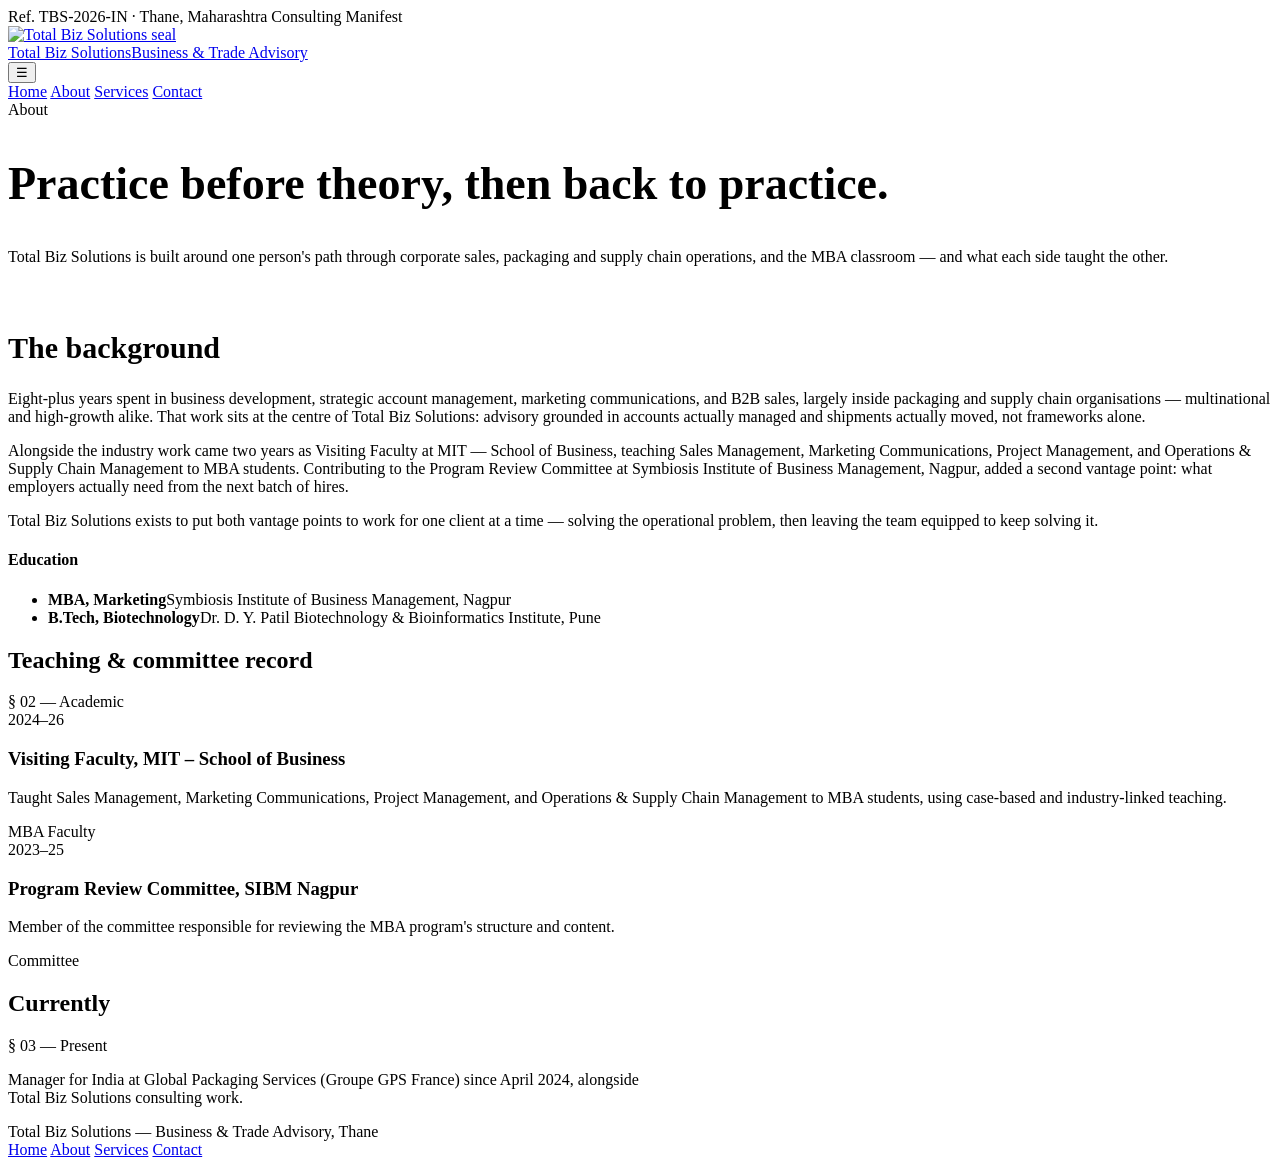
==== about.html @ babcb395 "Add files via upload document.addEventListener("DOMContentLoaded", function () {   var toggle = doc" ====
<!DOCTYPE html>
<html lang="en">
<head>
<meta charset="UTF-8">
<meta name="viewport" content="width=device-width, initial-scale=1.0">
<title>About — Total Biz Solutions</title>
<link rel="preconnect" href="https://fonts.googleapis.com">
<link href="https://fonts.googleapis.com/css2?family=Fraunces:wght@500;600;700&family=IBM+Plex+Sans:wght@400;500;600&family=IBM+Plex+Mono:wght@400;500&display=swap" rel="stylesheet">
<link rel="stylesheet" href="style.css">
</head>
<body>

<div class="manifest-bar">
  <div class="wrap">
    <span>Ref. TBS-2026-IN · Thane, Maharashtra</span>
    <span>Consulting Manifest</span>
  </div>
</div>

<header class="site-header">
  <div class="wrap">
    <a class="brand" href="index.html">
      <img class="seal-img" src="assets/logo-mark.svg" alt="Total Biz Solutions seal">
      <div class="brand-name">Total Biz Solutions<span>Business &amp; Trade Advisory</span></div>
    </a>
    <button class="nav-toggle" aria-label="Toggle navigation">☰</button>
    <nav class="main-nav">
      <a href="index.html">Home</a>
      <a href="about.html" class="active">About</a>
      <a href="services.html">Services</a>
      <a href="contact.html">Contact</a>
    </nav>
  </div>
</header>

<section class="hero" style="padding-bottom: 24px;">
  <div class="wrap">
    <div class="hero-eyebrow">About</div>
    <h1 style="font-size: clamp(30px, 4.4vw, 46px);">Practice before theory, then back to practice.</h1>
    <p class="lede">Total Biz Solutions is built around one person's path through corporate sales, packaging and supply chain operations, and the MBA classroom — and what each side taught the other.</p>
  </div>
</section>

<section>
  <div class="wrap split">
    <div>
      <h2 style="font-family: var(--display); font-weight:600; font-size: clamp(24px,3vw,30px);">The background</h2>
      <p style="color: var(--slate); margin-top: 14px;">Eight-plus years spent in business development, strategic account management, marketing communications, and B2B sales, largely inside packaging and supply chain organisations — multinational and high-growth alike. That work sits at the centre of Total Biz Solutions: advisory grounded in accounts actually managed and shipments actually moved, not frameworks alone.</p>
      <p style="color: var(--slate); margin-top: 14px;">Alongside the industry work came two years as Visiting Faculty at MIT — School of Business, teaching Sales Management, Marketing Communications, Project Management, and Operations &amp; Supply Chain Management to MBA students. Contributing to the Program Review Committee at Symbiosis Institute of Business Management, Nagpur, added a second vantage point: what employers actually need from the next batch of hires.</p>
      <p style="color: var(--slate); margin-top: 14px;">Total Biz Solutions exists to put both vantage points to work for one client at a time — solving the operational problem, then leaving the team equipped to keep solving it.</p>
    </div>
    <div class="credentials">
      <h4>Education</h4>
      <ul>
        <li><strong>MBA, Marketing</strong><span>Symbiosis Institute of Business Management, Nagpur</span></li>
        <li><strong>B.Tech, Biotechnology</strong><span>Dr. D. Y. Patil Biotechnology &amp; Bioinformatics Institute, Pune</span></li>
      </ul>
    </div>
  </div>
</section>

<section class="alt">
  <div class="wrap">
    <div class="section-head">
      <h2>Teaching &amp; committee record</h2>
      <span class="section-ref">§ 02 — Academic</span>
    </div>
    <div class="ledger">
      <div class="ledger-row">
        <div class="ledger-code">2024–26</div>
        <div>
          <h3>Visiting Faculty, MIT – School of Business</h3>
          <p>Taught Sales Management, Marketing Communications, Project Management, and Operations &amp; Supply Chain Management to MBA students, using case-based and industry-linked teaching.</p>
        </div>
        <div class="ledger-tags">
          <span class="tag">MBA Faculty</span>
        </div>
      </div>
      <div class="ledger-row" style="border-bottom:none;">
        <div class="ledger-code">2023–25</div>
        <div>
          <h3>Program Review Committee, SIBM Nagpur</h3>
          <p>Member of the committee responsible for reviewing the MBA program's structure and content.</p>
        </div>
        <div class="ledger-tags">
          <span class="tag">Committee</span>
        </div>
      </div>
    </div>
  </div>
</section>

<section>
  <div class="wrap">
    <div class="section-head">
      <h2>Currently</h2>
      <span class="section-ref">§ 03 — Present</span>
    </div>
    <p style="color: var(--slate); max-width: 640px;">Manager for India at Global Packaging Services (Groupe GPS France) since April 2024, alongside Total Biz Solutions consulting work.</p>
  </div>
</section>

<footer>
  <div class="wrap">
    <div class="foot-brand">Total Biz Solutions — Business &amp; Trade Advisory, Thane</div>
    <nav>
      <a href="index.html">Home</a>
      <a href="about.html">About</a>
      <a href="services.html">Services</a>
      <a href="contact.html">Contact</a>
    </nav>
  </div>
</footer>

<script src="script.js"></script>
</body>
</html>
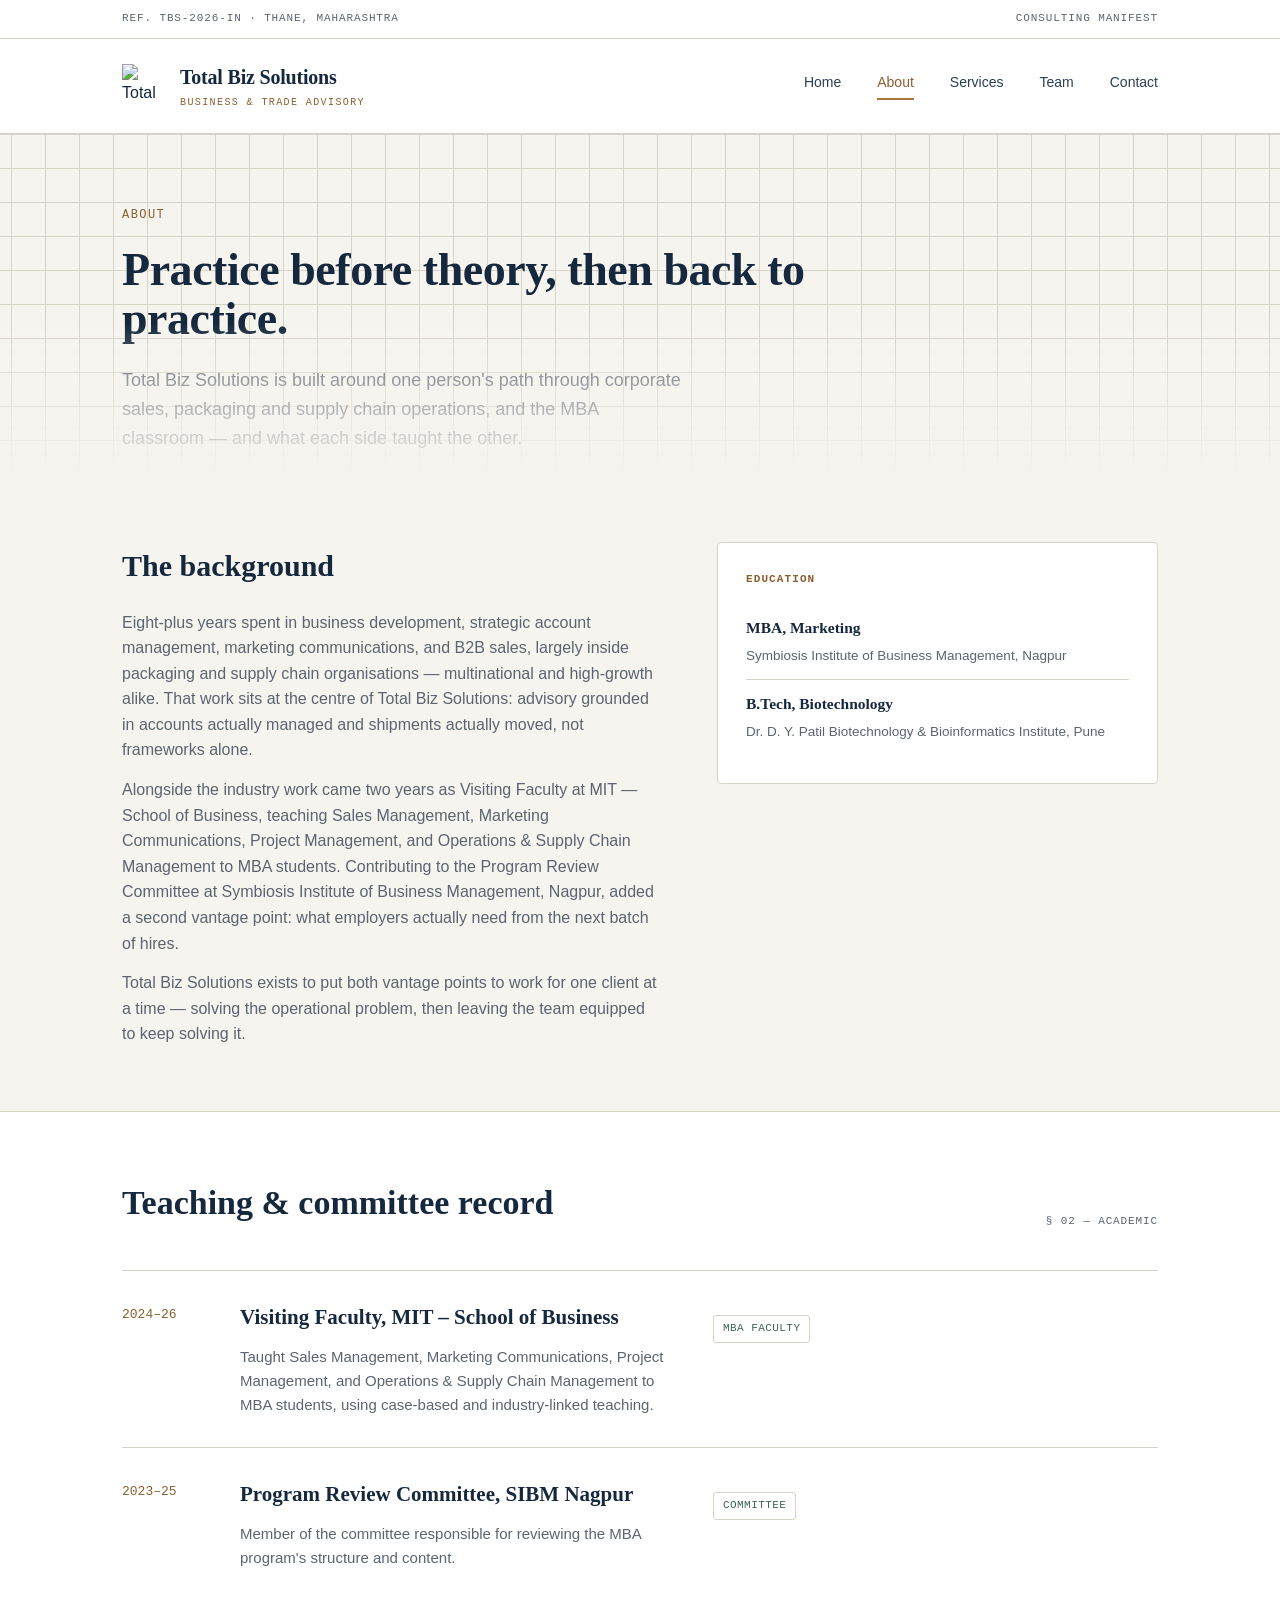
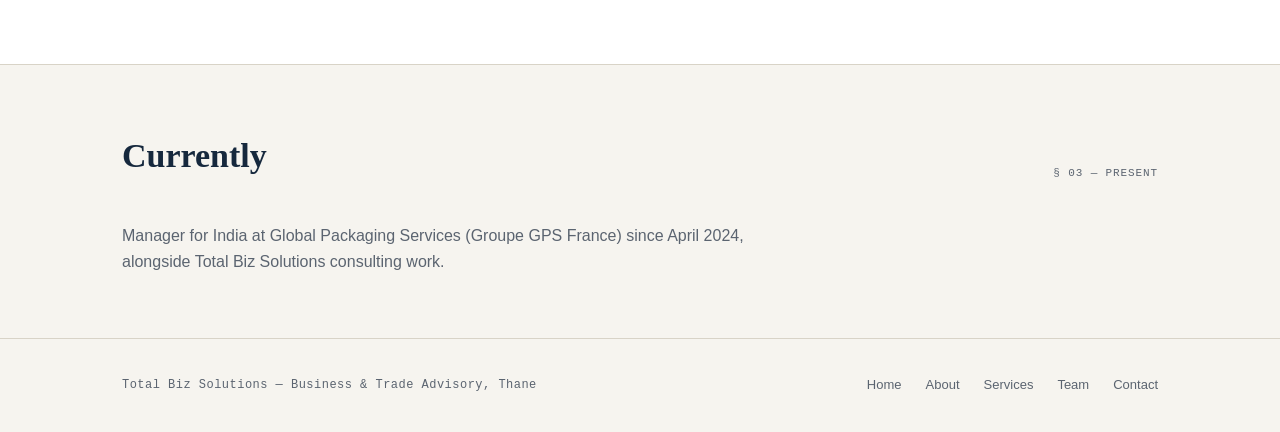
==== commit 9b3b06dd: "Add files via upload" ====
--- a/about.html
+++ b/about.html
@@ -28,6 +28,7 @@
       <a href="index.html">Home</a>
       <a href="about.html" class="active">About</a>
       <a href="services.html">Services</a>
+      <a href="team.html">Team</a>
       <a href="contact.html">Contact</a>
     </nav>
   </div>
@@ -107,6 +108,7 @@
       <a href="index.html">Home</a>
       <a href="about.html">About</a>
       <a href="services.html">Services</a>
+      <a href="team.html">Team</a>
       <a href="contact.html">Contact</a>
     </nav>
   </div>
--- a/style.css
+++ b/style.css
@@ -0,0 +1,620 @@
+:root {
+  --ink: #16283D;
+  --ink-soft: #2B3F55;
+  --paper: #F6F4EF;
+  --paper-raised: #FFFFFF;
+  --brass: #A9763F;
+  --brass-dark: #8A5F2E;
+  --teal: #3E6259;
+  --slate: #5B6470;
+  --line: #D8D3C7;
+
+  --display: "Fraunces", Georgia, serif;
+  --body: "IBM Plex Sans", -apple-system, sans-serif;
+  --mono: "IBM Plex Mono", "Courier New", monospace;
+}
+
+* { box-sizing: border-box; margin: 0; padding: 0; }
+
+html { scroll-behavior: smooth; }
+
+body {
+  background: var(--paper);
+  color: var(--ink);
+  font-family: var(--body);
+  line-height: 1.6;
+  font-size: 16px;
+}
+
+a { color: inherit; text-decoration: none; }
+
+img { max-width: 100%; display: block; }
+
+.wrap {
+  max-width: 1100px;
+  margin: 0 auto;
+  padding: 0 32px;
+}
+
+/* ---------- Header / Manifest bar ---------- */
+
+.manifest-bar {
+  border-bottom: 1px solid var(--line);
+  background: var(--paper-raised);
+}
+
+.manifest-bar .wrap {
+  display: flex;
+  justify-content: space-between;
+  align-items: center;
+  font-family: var(--mono);
+  font-size: 11px;
+  letter-spacing: 0.08em;
+  color: var(--slate);
+  padding-top: 10px;
+  padding-bottom: 10px;
+  text-transform: uppercase;
+}
+
+header.site-header {
+  background: var(--paper-raised);
+  border-bottom: 1px solid var(--line);
+}
+
+.site-header .wrap {
+  display: flex;
+  align-items: center;
+  justify-content: space-between;
+  padding-top: 22px;
+  padding-bottom: 22px;
+}
+
+.brand {
+  display: flex;
+  align-items: center;
+  gap: 14px;
+}
+
+.seal {
+  width: 44px;
+  height: 44px;
+  border: 1.5px solid var(--ink);
+  border-radius: 50%;
+  display: flex;
+  align-items: center;
+  justify-content: center;
+  font-family: var(--display);
+  font-weight: 600;
+  font-size: 15px;
+  flex-shrink: 0;
+  position: relative;
+}
+
+.seal::before {
+  content: "";
+  position: absolute;
+  inset: 4px;
+  border: 1px solid var(--brass);
+  border-radius: 50%;
+}
+
+.seal-img {
+  width: 44px;
+  height: 44px;
+  flex-shrink: 0;
+}
+
+.service-icon {
+  width: 56px;
+  height: 56px;
+  flex-shrink: 0;
+}
+
+.ledger-row.with-icon {
+  grid-template-columns: 90px 56px 1fr 1fr;
+}
+
+.brand-name {
+  font-family: var(--display);
+  font-weight: 600;
+  font-size: 20px;
+  letter-spacing: -0.01em;
+}
+
+.brand-name span {
+  display: block;
+  font-family: var(--mono);
+  font-size: 10px;
+  letter-spacing: 0.14em;
+  color: var(--brass-dark);
+  font-weight: 500;
+  text-transform: uppercase;
+  margin-top: 2px;
+}
+
+nav.main-nav {
+  display: flex;
+  gap: 36px;
+  font-size: 14px;
+  font-weight: 500;
+}
+
+nav.main-nav a {
+  color: var(--ink-soft);
+  padding-bottom: 4px;
+  border-bottom: 2px solid transparent;
+  transition: border-color 0.15s ease, color 0.15s ease;
+}
+
+nav.main-nav a:hover,
+nav.main-nav a.active {
+  color: var(--brass-dark);
+  border-bottom-color: var(--brass);
+}
+
+.nav-toggle {
+  display: none;
+  background: none;
+  border: 1px solid var(--ink);
+  border-radius: 4px;
+  width: 38px;
+  height: 34px;
+  cursor: pointer;
+}
+
+.nav-toggle span, .nav-toggle::before, .nav-toggle::after {
+  display: none;
+}
+
+/* ---------- Route line signature ---------- */
+
+.route {
+  display: flex;
+  align-items: center;
+  gap: 0;
+  margin: 48px 0;
+  overflow-x: auto;
+}
+
+.route-stop {
+  display: flex;
+  flex-direction: column;
+  align-items: center;
+  flex-shrink: 0;
+  min-width: 120px;
+  text-align: center;
+}
+
+.route-dot {
+  width: 12px;
+  height: 12px;
+  border-radius: 50%;
+  background: var(--brass);
+  border: 2px solid var(--paper);
+  outline: 1px solid var(--brass);
+  margin-bottom: 12px;
+}
+
+.route-stop:first-child .route-dot,
+.route-stop:last-child .route-dot {
+  background: var(--ink);
+  outline-color: var(--ink);
+}
+
+.route-line {
+  flex: 1;
+  height: 1px;
+  background: repeating-linear-gradient(90deg, var(--slate) 0, var(--slate) 4px, transparent 4px, transparent 9px);
+  min-width: 30px;
+  margin-bottom: 24px;
+}
+
+.route-label {
+  font-family: var(--mono);
+  font-size: 11px;
+  letter-spacing: 0.06em;
+  text-transform: uppercase;
+  color: var(--slate);
+}
+
+.route-stage {
+  font-family: var(--display);
+  font-weight: 600;
+  font-size: 17px;
+  margin-top: 4px;
+}
+
+/* ---------- Hero ---------- */
+
+.hero {
+  padding: 72px 0 40px;
+  border-bottom: 1px solid var(--line);
+  background-image:
+    linear-gradient(var(--line) 1px, transparent 1px),
+    linear-gradient(90deg, var(--line) 1px, transparent 1px);
+  background-size: 34px 34px;
+  background-position: center top;
+  -webkit-mask-image: linear-gradient(to bottom, black, black 55%, transparent 100%);
+  mask-image: linear-gradient(to bottom, black, black 55%, transparent 100%);
+  background-color: var(--paper);
+  opacity: 1;
+}
+
+.hero > .wrap {
+  position: relative;
+}
+
+.hero-eyebrow {
+  font-family: var(--mono);
+  font-size: 12px;
+  letter-spacing: 0.12em;
+  text-transform: uppercase;
+  color: var(--brass-dark);
+  margin-bottom: 20px;
+}
+
+.hero h1 {
+  font-family: var(--display);
+  font-weight: 600;
+  font-size: clamp(34px, 5vw, 56px);
+  line-height: 1.08;
+  letter-spacing: -0.01em;
+  max-width: 780px;
+  color: var(--ink);
+}
+
+.hero p.lede {
+  font-size: 18px;
+  color: var(--slate);
+  max-width: 560px;
+  margin-top: 22px;
+}
+
+.hero-actions {
+  display: flex;
+  gap: 16px;
+  margin-top: 34px;
+  flex-wrap: wrap;
+}
+
+/* ---------- Buttons ---------- */
+
+.btn {
+  display: inline-block;
+  font-family: var(--body);
+  font-weight: 600;
+  font-size: 14px;
+  padding: 13px 26px;
+  border-radius: 3px;
+  border: 1.5px solid var(--ink);
+  transition: transform 0.12s ease, background 0.15s ease, color 0.15s ease;
+}
+
+.btn-primary {
+  background: var(--ink);
+  color: var(--paper);
+}
+
+.btn-primary:hover {
+  background: var(--brass-dark);
+  border-color: var(--brass-dark);
+  transform: translateY(-1px);
+}
+
+.btn-ghost {
+  background: transparent;
+  color: var(--ink);
+}
+
+.btn-ghost:hover {
+  background: var(--ink);
+  color: var(--paper);
+}
+
+/* ---------- Sections ---------- */
+
+section {
+  padding: 64px 0;
+}
+
+section.alt {
+  background: var(--paper-raised);
+  border-top: 1px solid var(--line);
+  border-bottom: 1px solid var(--line);
+}
+
+.section-head {
+  display: flex;
+  justify-content: space-between;
+  align-items: flex-end;
+  gap: 24px;
+  margin-bottom: 40px;
+  flex-wrap: wrap;
+}
+
+.section-head h2 {
+  font-family: var(--display);
+  font-weight: 600;
+  font-size: clamp(26px, 3vw, 34px);
+}
+
+.section-ref {
+  font-family: var(--mono);
+  font-size: 11px;
+  color: var(--slate);
+  text-transform: uppercase;
+  letter-spacing: 0.08em;
+}
+
+/* ---------- Service ledger cards ---------- */
+
+.ledger {
+  border-top: 1px solid var(--line);
+}
+
+.ledger-row {
+  display: grid;
+  grid-template-columns: 90px 1fr 1fr;
+  gap: 28px;
+  padding: 30px 0;
+  border-bottom: 1px solid var(--line);
+  align-items: start;
+}
+
+.ledger-code {
+  font-family: var(--mono);
+  font-size: 13px;
+  color: var(--brass-dark);
+  padding-top: 4px;
+}
+
+.ledger-row h3 {
+  font-family: var(--display);
+  font-weight: 600;
+  font-size: 21px;
+  margin-bottom: 10px;
+}
+
+.ledger-row p {
+  color: var(--slate);
+  font-size: 15px;
+}
+
+.ledger-tags {
+  display: flex;
+  flex-wrap: wrap;
+  gap: 8px;
+  margin-top: 14px;
+}
+
+.tag {
+  font-family: var(--mono);
+  font-size: 11px;
+  border: 1px solid var(--line);
+  border-radius: 3px;
+  padding: 4px 9px;
+  color: var(--teal);
+  text-transform: uppercase;
+  letter-spacing: 0.04em;
+}
+
+/* ---------- Two-column ---------- */
+
+.split {
+  display: grid;
+  grid-template-columns: 1.1fr 0.9fr;
+  gap: 56px;
+  align-items: start;
+}
+
+.split h2 { margin-bottom: 20px; }
+
+.credentials {
+  border: 1px solid var(--line);
+  background: var(--paper-raised);
+  padding: 28px;
+  border-radius: 4px;
+}
+
+.credentials h4 {
+  font-family: var(--mono);
+  font-size: 11px;
+  text-transform: uppercase;
+  letter-spacing: 0.1em;
+  color: var(--brass-dark);
+  margin-bottom: 16px;
+}
+
+.credentials ul {
+  list-style: none;
+}
+
+.credentials li {
+  padding: 12px 0;
+  border-bottom: 1px solid var(--line);
+  font-size: 14.5px;
+}
+
+.credentials li:last-child { border-bottom: none; }
+
+.credentials li strong {
+  display: block;
+  font-family: var(--display);
+  font-weight: 600;
+  font-size: 15.5px;
+  margin-bottom: 3px;
+}
+
+.credentials li span {
+  color: var(--slate);
+  font-size: 13.5px;
+}
+
+/* ---------- Stat strip ---------- */
+
+.stat-strip {
+  display: grid;
+  grid-template-columns: repeat(3, 1fr);
+  border: 1px solid var(--line);
+  border-radius: 4px;
+  overflow: hidden;
+  margin-top: 40px;
+}
+
+.stat {
+  padding: 26px 22px;
+  border-right: 1px solid var(--line);
+  background: var(--paper-raised);
+}
+
+.stat:last-child { border-right: none; }
+
+.stat .num {
+  font-family: var(--display);
+  font-weight: 600;
+  font-size: 30px;
+  color: var(--ink);
+}
+
+.stat .label {
+  font-family: var(--mono);
+  font-size: 11px;
+  letter-spacing: 0.06em;
+  text-transform: uppercase;
+  color: var(--slate);
+  margin-top: 6px;
+}
+
+/* ---------- Contact ---------- */
+
+.contact-grid {
+  display: grid;
+  grid-template-columns: 1fr 1fr;
+  gap: 56px;
+}
+
+.contact-line {
+  display: flex;
+  justify-content: space-between;
+  padding: 16px 0;
+  border-bottom: 1px solid var(--line);
+  font-size: 15px;
+}
+
+.contact-line .k {
+  font-family: var(--mono);
+  font-size: 11px;
+  text-transform: uppercase;
+  letter-spacing: 0.08em;
+  color: var(--slate);
+}
+
+.contact-line .v a {
+  color: var(--teal);
+  font-weight: 600;
+}
+
+.contact-line .v a:hover { text-decoration: underline; }
+
+form.inquiry .field {
+  margin-bottom: 20px;
+}
+
+form.inquiry label {
+  display: block;
+  font-family: var(--mono);
+  font-size: 11px;
+  text-transform: uppercase;
+  letter-spacing: 0.08em;
+  color: var(--slate);
+  margin-bottom: 8px;
+}
+
+form.inquiry input,
+form.inquiry select,
+form.inquiry textarea {
+  width: 100%;
+  border: 1px solid var(--line);
+  background: var(--paper-raised);
+  border-radius: 3px;
+  padding: 12px 14px;
+  font-family: var(--body);
+  font-size: 14.5px;
+  color: var(--ink);
+}
+
+form.inquiry input:focus,
+form.inquiry select:focus,
+form.inquiry textarea:focus {
+  outline: 2px solid var(--brass);
+  outline-offset: 1px;
+}
+
+form.inquiry textarea { min-height: 120px; resize: vertical; }
+
+/* ---------- Footer ---------- */
+
+footer {
+  border-top: 1px solid var(--line);
+  padding: 36px 0;
+}
+
+footer .wrap {
+  display: flex;
+  justify-content: space-between;
+  align-items: center;
+  flex-wrap: wrap;
+  gap: 16px;
+}
+
+footer .foot-brand {
+  font-family: var(--mono);
+  font-size: 12px;
+  color: var(--slate);
+  letter-spacing: 0.04em;
+}
+
+footer nav {
+  display: flex;
+  gap: 24px;
+  font-size: 13px;
+}
+
+footer nav a { color: var(--slate); }
+footer nav a:hover { color: var(--brass-dark); }
+
+/* ---------- Responsive ---------- */
+
+@media (max-width: 760px) {
+  nav.main-nav {
+    position: fixed;
+    top: 78px;
+    left: 0;
+    right: 0;
+    background: var(--paper-raised);
+    flex-direction: column;
+    gap: 0;
+    border-bottom: 1px solid var(--line);
+    max-height: 0;
+    overflow: hidden;
+    transition: max-height 0.2s ease;
+    z-index: 20;
+  }
+  nav.main-nav.open { max-height: 300px; }
+  nav.main-nav a {
+    padding: 16px 32px;
+    border-bottom: 1px solid var(--line);
+    width: 100%;
+  }
+  .nav-toggle { display: block; }
+  .split, .contact-grid { grid-template-columns: 1fr; }
+  .ledger-row { grid-template-columns: 1fr !important; gap: 10px; }
+  .service-icon { margin-bottom: 4px; }
+  .stat-strip { grid-template-columns: 1fr; }
+  .stat { border-right: none; border-bottom: 1px solid var(--line); }
+  .stat:last-child { border-bottom: none; }
+}
+
+@media (prefers-reduced-motion: reduce) {
+  * { transition: none !important; scroll-behavior: auto !important; }
+}
